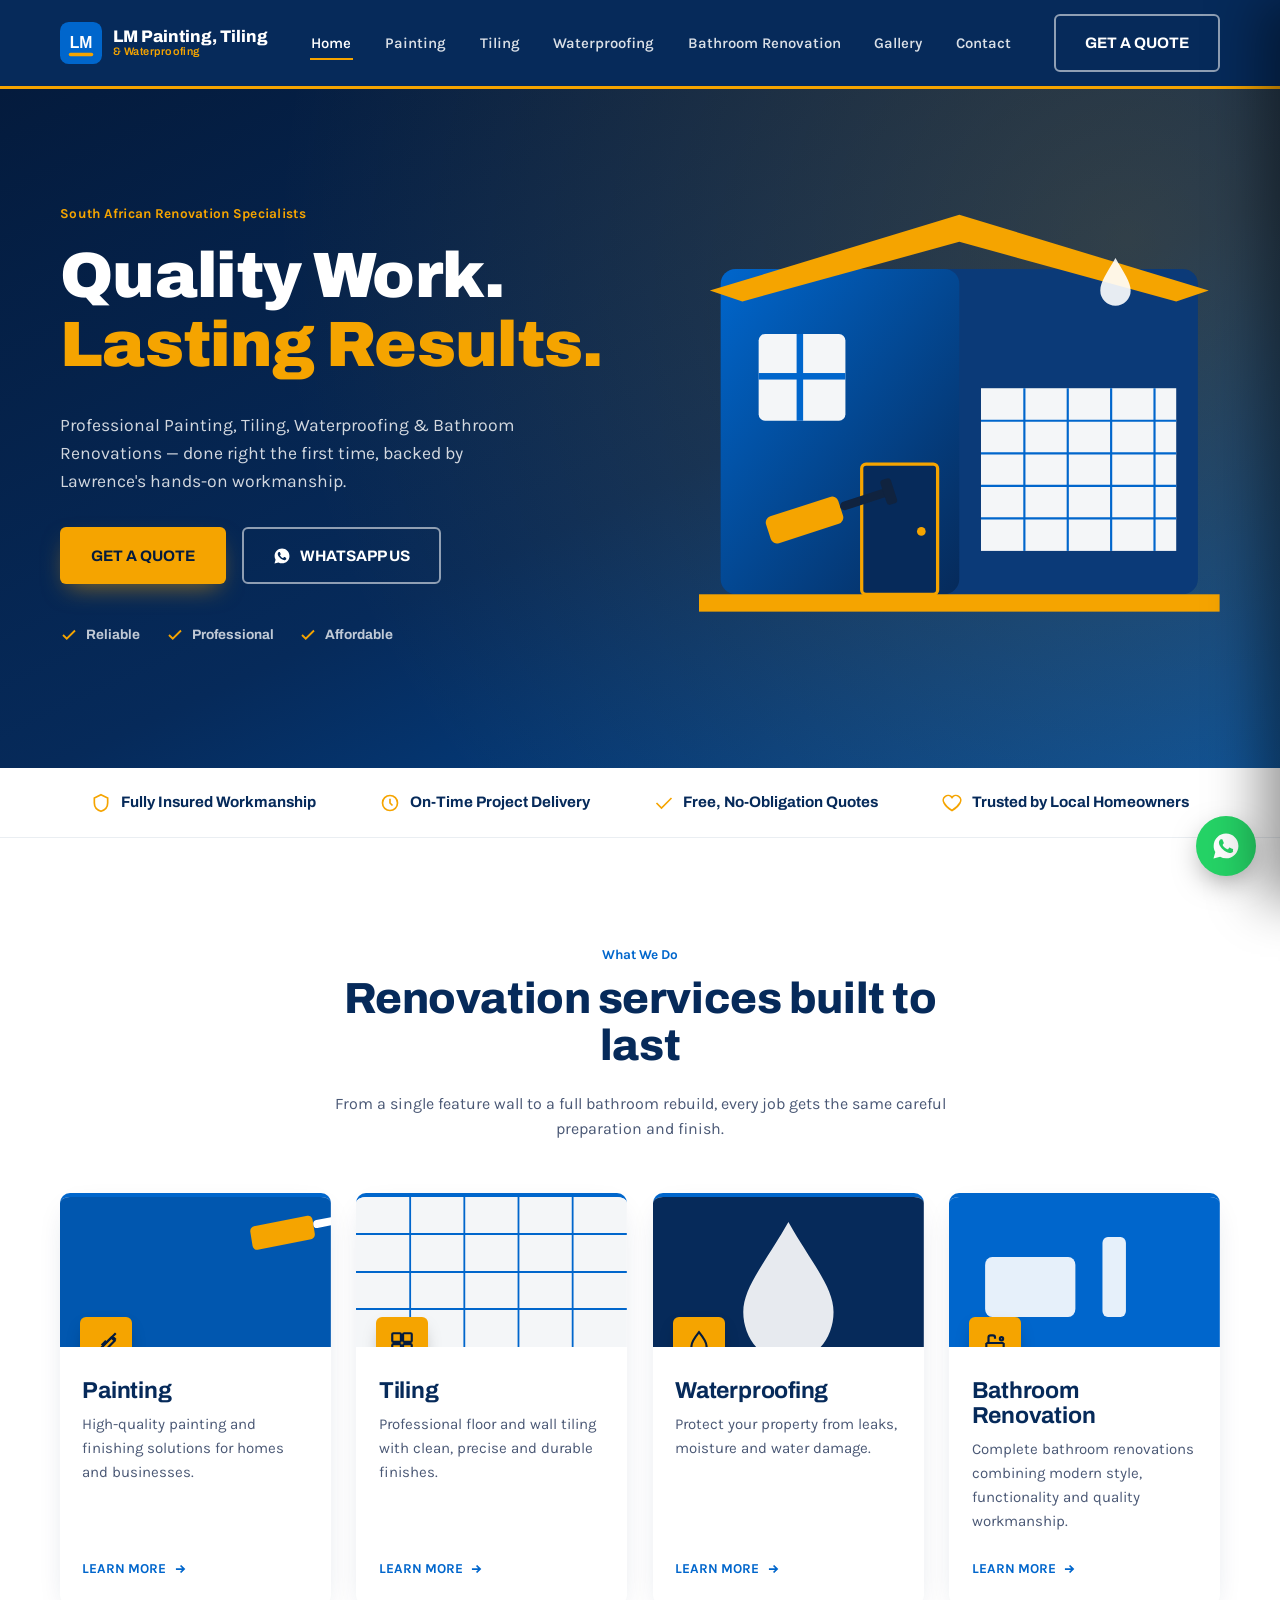
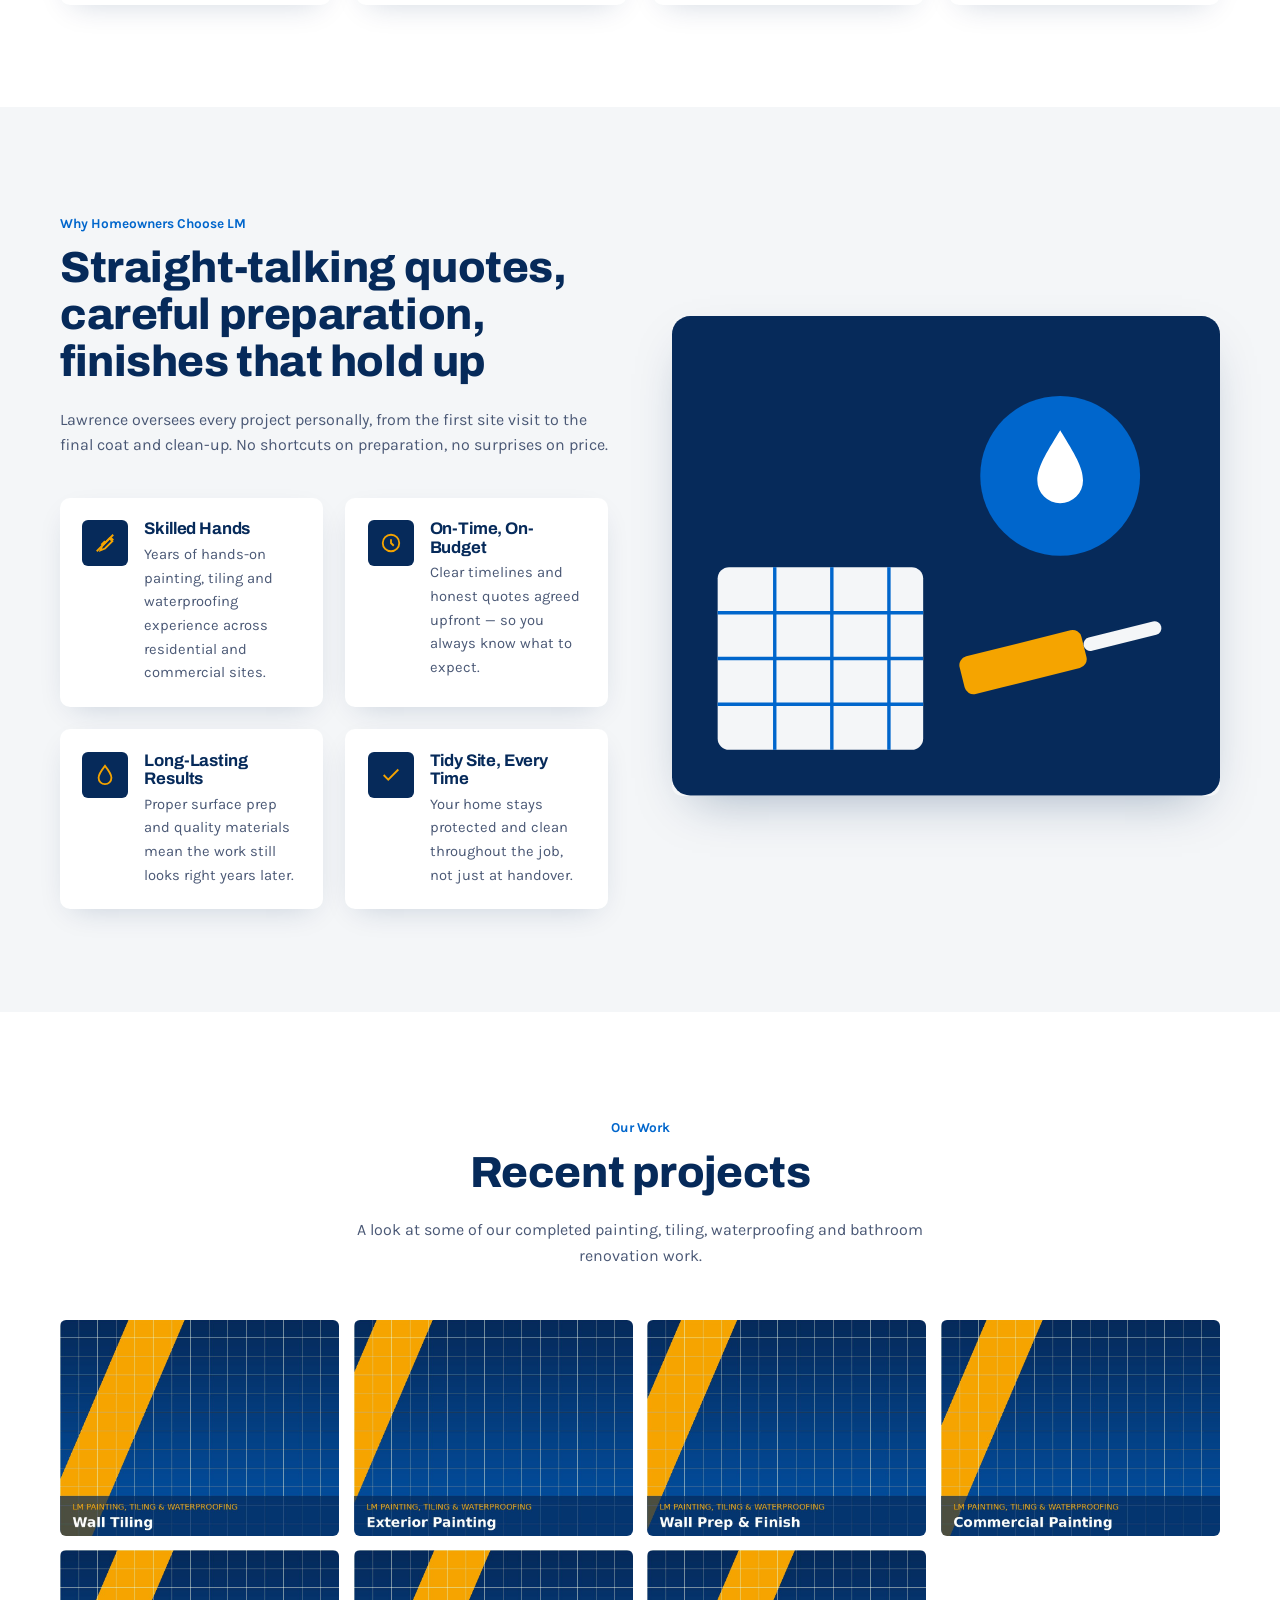
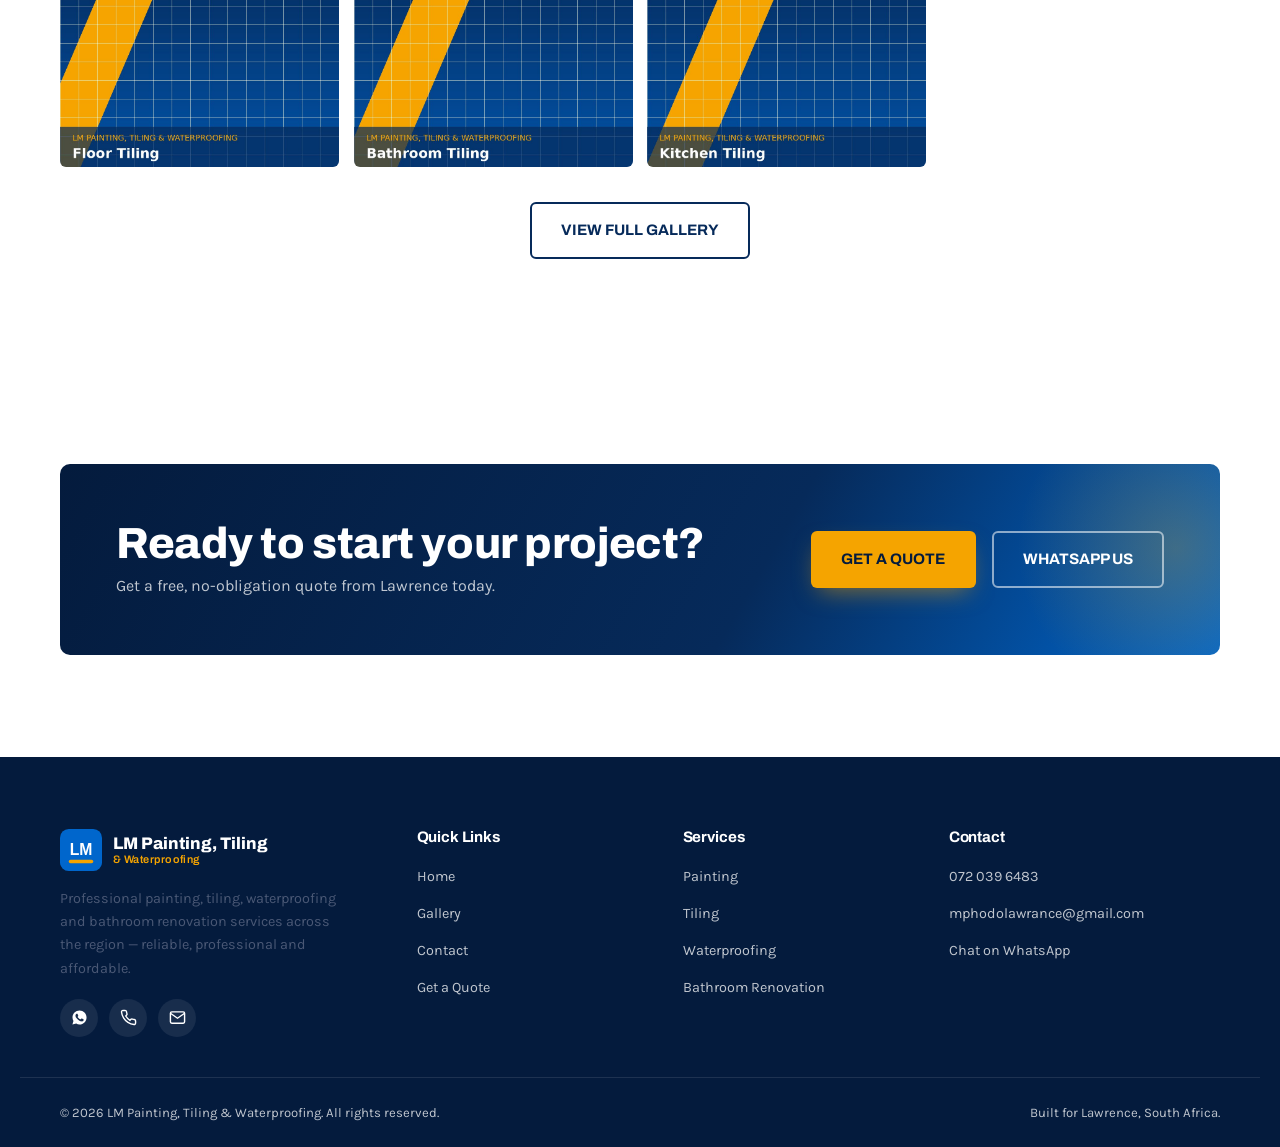
==== index.html @ 3b644029 "Add new Tiling and Waterproofing service pages with detailed descriptions and features" ====
<!DOCTYPE html>
<html lang="en">
<head>
<meta charset="UTF-8">
<meta name="viewport" content="width=device-width, initial-scale=1.0">
<title>LM Painting, Tiling & Waterproofing | Quality Work. Lasting Results.</title>
<meta name="description" content="LM Painting, Tiling & Waterproofing — professional painting, tiling, waterproofing and bathroom renovation services. Reliable, professional and affordable.">
<link rel="icon" href="data:image/svg+xml,<svg xmlns=%22http://www.w3.org/2000/svg%22 viewBox=%220 0 24 24%22><rect width=%2224%22 height=%2224%22 rx=%225%22 fill=%22%23062A5A%22/><text x=%2212%22 y=%2217%22 font-size=%2214%22 font-family=%22Arial%22 font-weight=%22bold%22 fill=%22%23F5A400%22 text-anchor=%22middle%22>LM</text></svg>">
<link rel="stylesheet" href="styles/style.css">
<link rel="stylesheet" href="styles/responsive.css">
</head>
<body>

<!-- ============ HEADER ============ -->
<header class="site-header">
  <nav class="nav">
    <a href="index.html" class="brand">
      <svg class="brand-mark" viewBox="0 0 48 48" xmlns="http://www.w3.org/2000/svg">
        <rect width="48" height="48" rx="10" fill="#0066CC"/>
        <text x="24" y="30" font-family="Arial, sans-serif" font-weight="800" font-size="18" fill="#fff" text-anchor="middle">LM</text>
        <rect x="10" y="35" width="28" height="4" rx="2" fill="#F5A400"/>
      </svg>
      <span class="brand-text">
        <strong>LM Painting, Tiling</strong>
        <span>&amp; Waterproofing</span>
      </span>
    </a>

    <ul class="nav-links">
      <li><a href="index.html" aria-current="page">Home</a></li>
      <li><a href="painting.html">Painting</a></li>
      <li><a href="tiling.html">Tiling</a></li>
      <li><a href="waterproofing.html">Waterproofing</a></li>
      <li><a href="bathroom-renovation.html">Bathroom Renovation</a></li>
      <li><a href="gallery.html">Gallery</a></li>
      <li><a href="contact.html">Contact</a></li>
    </ul>

    <div class="nav-cta">
      <a href="contact.html" class="btn btn-outline">GET A QUOTE</a>
      <button class="hamburger" aria-label="Open menu" aria-expanded="false">
        <span></span><span></span><span></span>
      </button>
    </div>
  </nav>
</header>

<div class="scrim"></div>
<aside class="mobile-drawer" aria-label="Mobile navigation">
  <button class="mobile-drawer-close" aria-label="Close menu">&times;</button>
  <ul>
    <li><a href="index.html">Home</a></li>
    <li><a href="painting.html">Painting</a></li>
    <li><a href="tiling.html">Tiling</a></li>
    <li><a href="waterproofing.html">Waterproofing</a></li>
    <li><a href="bathroom-renovation.html">Bathroom Renovation</a></li>
    <li><a href="gallery.html">Gallery</a></li>
    <li><a href="contact.html">Contact</a></li>
  </ul>
  <a href="contact.html" class="btn btn-gold btn-block">GET A QUOTE</a>
</aside>

<!-- ============ HERO ============ -->
<section class="hero">
  <div class="hero-shape-bg"></div>
  <div class="hero-grid">
    <div>
      <div class="hero-eyebrow">South African Renovation Specialists</div>
      <h1>Quality Work.<br><span class="accent">Lasting Results.</span></h1>
      <p class="hero-lead">Professional Painting, Tiling, Waterproofing &amp; Bathroom Renovations — done right the first time, backed by Lawrence's hands-on workmanship.</p>
      <div class="hero-actions">
        <a href="contact.html" class="btn btn-gold">GET A QUOTE</a>
        <a href="#" data-whatsapp class="btn btn-outline">
          <svg width="18" height="18" viewBox="0 0 24 24" fill="currentColor"><path d="M12.04 2C6.58 2 2.13 6.45 2.13 11.91c0 1.75.46 3.45 1.32 4.95L2 22l5.29-1.39a9.9 9.9 0 0 0 4.75 1.21h.01c5.46 0 9.9-4.45 9.9-9.91C21.96 6.45 17.5 2 12.04 2zm5.8 14.13c-.24.68-1.4 1.3-1.93 1.38-.5.08-1.12.11-1.8-.11-.42-.13-.96-.31-1.65-.6-2.9-1.25-4.79-4.17-4.94-4.37-.14-.19-1.18-1.57-1.18-3 0-1.42.75-2.12 1.02-2.41.26-.29.57-.36.76-.36.19 0 .38 0 .55.01.18.01.41-.07.64.49.24.58.81 2 .88 2.15.07.14.12.31.02.5-.09.19-.14.31-.28.48-.14.16-.29.36-.42.48-.14.14-.28.28-.12.55.16.28.71 1.18 1.53 1.91 1.05.94 1.93 1.23 2.21 1.37.28.14.44.12.6-.07.16-.19.68-.79.87-1.06.18-.28.37-.23.62-.14.26.09 1.63.77 1.91.91.28.14.47.21.53.33.07.12.07.68-.17 1.36z"/></svg>
          WHATSAPP US
        </a>
      </div>
      <div class="hero-trust">
        <span><svg viewBox="0 0 24 24" fill="none" stroke="currentColor" stroke-width="2.5"><path d="M20 6L9 17l-5-5"/></svg> Reliable</span>
        <span><svg viewBox="0 0 24 24" fill="none" stroke="currentColor" stroke-width="2.5"><path d="M20 6L9 17l-5-5"/></svg> Professional</span>
        <span><svg viewBox="0 0 24 24" fill="none" stroke="currentColor" stroke-width="2.5"><path d="M20 6L9 17l-5-5"/></svg> Affordable</span>
      </div>
    </div>

    <div class="hero-visual reveal">
      <svg viewBox="0 0 480 420" xmlns="http://www.w3.org/2000/svg" role="img" aria-label="Illustration of a home being painted, tiled and waterproofed">
        <defs>
          <linearGradient id="wall" x1="0" y1="0" x2="1" y2="1">
            <stop offset="0" stop-color="#0066CC"/>
            <stop offset="1" stop-color="#062A5A"/>
          </linearGradient>
        </defs>
        <rect x="20" y="70" width="440" height="300" rx="14" fill="#0B3A78"/>
        <rect x="20" y="70" width="220" height="300" rx="14" fill="url(#wall)"/>
        <!-- roof -->
        <path d="M10 90 L240 20 L470 90 L440 100 L240 45 L40 100 Z" fill="#F5A400"/>
        <!-- window -->
        <rect x="55" y="130" width="80" height="80" rx="6" fill="#F4F6F8"/>
        <rect x="90" y="130" width="6" height="80" fill="#0066CC"/>
        <rect x="55" y="166" width="80" height="6" fill="#0066CC"/>
        <!-- tiled section -->
        <g>
          <rect x="260" y="180" width="180" height="150" fill="#F4F6F8"/>
          <g stroke="#0066CC" stroke-width="2">
            <line x1="260" y1="210" x2="440" y2="210"/>
            <line x1="260" y1="240" x2="440" y2="240"/>
            <line x1="260" y1="270" x2="440" y2="270"/>
            <line x1="260" y1="300" x2="440" y2="300"/>
            <line x1="300" y1="180" x2="300" y2="330"/>
            <line x1="340" y1="180" x2="340" y2="330"/>
            <line x1="380" y1="180" x2="380" y2="330"/>
            <line x1="420" y1="180" x2="420" y2="330"/>
          </g>
        </g>
        <!-- door -->
        <rect x="150" y="250" width="70" height="120" rx="4" fill="#062A5A" stroke="#F5A400" stroke-width="3"/>
        <circle cx="205" cy="312" r="4" fill="#F5A400"/>
        <!-- paint roller -->
        <g transform="translate(60,300) rotate(-18)">
          <rect x="0" y="0" width="70" height="26" rx="6" fill="#F5A400"/>
          <rect x="70" y="8" width="46" height="8" rx="4" fill="#10233F"/>
          <rect x="112" y="0" width="10" height="24" rx="3" fill="#10233F"/>
        </g>
        <!-- water droplet -->
        <path transform="translate(370,60)" d="M14 0 C22 14 28 22 28 30 A14 14 0 1 1 0 30 C0 22 6 14 14 0Z" fill="#fff" opacity="0.9"/>
        <!-- ground -->
        <rect x="0" y="370" width="480" height="16" fill="#F5A400"/>
      </svg>
    </div>
  </div>
</section>

<!-- ============ TRUST BAR ============ -->
<div class="trust-bar">
  <div class="container trust-bar-inner">
    <div><svg viewBox="0 0 24 24" fill="none" stroke="currentColor" stroke-width="2"><path d="M12 2l8 4v6c0 5-3.5 8.5-8 10-4.5-1.5-8-5-8-10V6l8-4z"/></svg> Fully Insured Workmanship</div>
    <div><svg viewBox="0 0 24 24" fill="none" stroke="currentColor" stroke-width="2"><circle cx="12" cy="12" r="9"/><path d="M12 7v5l3 3"/></svg> On-Time Project Delivery</div>
    <div><svg viewBox="0 0 24 24" fill="none" stroke="currentColor" stroke-width="2"><path d="M3 12l6 6L21 6"/></svg> Free, No-Obligation Quotes</div>
    <div><svg viewBox="0 0 24 24" fill="none" stroke="currentColor" stroke-width="2"><path d="M12 21s-7-4.35-9.5-9A5.5 5.5 0 0112 5.5 5.5 5.5 0 0121.5 12c-2.5 4.65-9.5 9-9.5 9z"/></svg> Trusted by Local Homeowners</div>
  </div>
</div>

<!-- ============ SERVICES ============ -->
<section class="section">
  <div class="container">
    <div class="section-head center">
      <div class="kicker">What We Do</div>
      <h2>Renovation services built to last</h2>
      <p>From a single feature wall to a full bathroom rebuild, every job gets the same careful preparation and finish.</p>
    </div>

    <div class="services-grid" data-stagger>

      <article class="service-card">
        <div class="card-media">
          <svg viewBox="0 0 300 150" preserveAspectRatio="none"><rect width="300" height="150" fill="#0066CC"/><rect width="300" height="150" fill="#062A5A" opacity="0.25"/><g transform="translate(210,30) rotate(-10)"><rect width="70" height="24" rx="5" fill="#F5A400"/><rect x="70" y="6" width="40" height="8" rx="4" fill="#fff"/></g></svg>
          <span class="card-icon"><svg viewBox="0 0 24 24" fill="none" stroke="currentColor" stroke-width="2"><path d="M3 21l3-3m0 0l8-8m-8 8L3 21M14 10l4-4m0 0l3-3M18 6l3 3m-9 1l-4 4"/><path d="M9 15l-2 5 5-2 8-8-3-3-8 8z"/></svg></span>
        </div>
        <div class="card-body">
          <h3>Painting</h3>
          <p>High-quality painting and finishing solutions for homes and businesses.</p>
          <a href="painting.html" class="card-link">LEARN MORE <svg viewBox="0 0 24 24" fill="none" stroke="currentColor" stroke-width="3"><path d="M5 12h14M13 6l6 6-6 6"/></svg></a>
        </div>
      </article>

      <article class="service-card">
        <div class="card-media">
          <svg viewBox="0 0 300 150" preserveAspectRatio="none"><rect width="300" height="150" fill="#F4F6F8"/><g stroke="#0066CC" stroke-width="2"><line x1="0" y1="37" x2="300" y2="37"/><line x1="0" y1="75" x2="300" y2="75"/><line x1="0" y1="112" x2="300" y2="112"/><line x1="60" y1="0" x2="60" y2="150"/><line x1="120" y1="0" x2="120" y2="150"/><line x1="180" y1="0" x2="180" y2="150"/><line x1="240" y1="0" x2="240" y2="150"/></g></svg>
          <span class="card-icon"><svg viewBox="0 0 24 24" fill="none" stroke="currentColor" stroke-width="2"><rect x="3" y="3" width="8" height="8" rx="1"/><rect x="13" y="3" width="8" height="8" rx="1"/><rect x="3" y="13" width="8" height="8" rx="1"/><rect x="13" y="13" width="8" height="8" rx="1"/></svg></span>
        </div>
        <div class="card-body">
          <h3>Tiling</h3>
          <p>Professional floor and wall tiling with clean, precise and durable finishes.</p>
          <a href="tiling.html" class="card-link">LEARN MORE <svg viewBox="0 0 24 24" fill="none" stroke="currentColor" stroke-width="3"><path d="M5 12h14M13 6l6 6-6 6"/></svg></a>
        </div>
      </article>

      <article class="service-card">
        <div class="card-media">
          <svg viewBox="0 0 300 150" preserveAspectRatio="none"><rect width="300" height="150" fill="#062A5A"/><path d="M150 25 C175 65 200 90 200 115 A50 50 0 1 1 100 115 C100 90 125 65 150 25Z" fill="#fff" opacity="0.9"/></svg>
          <span class="card-icon"><svg viewBox="0 0 24 24" fill="none" stroke="currentColor" stroke-width="2"><path d="M12 2c4 5 7 9 7 13a7 7 0 1 1-14 0c0-4 3-8 7-13z"/></svg></span>
        </div>
        <div class="card-body">
          <h3>Waterproofing</h3>
          <p>Protect your property from leaks, moisture and water damage.</p>
          <a href="waterproofing.html" class="card-link">LEARN MORE <svg viewBox="0 0 24 24" fill="none" stroke="currentColor" stroke-width="3"><path d="M5 12h14M13 6l6 6-6 6"/></svg></a>
        </div>
      </article>

      <article class="service-card">
        <div class="card-media">
          <svg viewBox="0 0 300 150" preserveAspectRatio="none"><rect width="300" height="150" fill="#0066CC"/><rect x="40" y="60" width="100" height="60" rx="8" fill="#fff" opacity="0.9"/><rect x="170" y="40" width="26" height="80" rx="6" fill="#fff" opacity="0.9"/></svg>
          <span class="card-icon"><svg viewBox="0 0 24 24" fill="none" stroke="currentColor" stroke-width="2"><path d="M4 12h16M6 12V7a2 2 0 012-2h2a2 2 0 012 2v1"/><path d="M4 12v6a1 1 0 001 1h14a1 1 0 001-1v-6"/><circle cx="18" cy="8" r="1.5"/></svg></span>
        </div>
        <div class="card-body">
          <h3>Bathroom Renovation</h3>
          <p>Complete bathroom renovations combining modern style, functionality and quality workmanship.</p>
          <a href="bathroom-renovation.html" class="card-link">LEARN MORE <svg viewBox="0 0 24 24" fill="none" stroke="currentColor" stroke-width="3"><path d="M5 12h14M13 6l6 6-6 6"/></svg></a>
        </div>
      </article>

    </div>
  </div>
</section>

<!-- ============ WHY CHOOSE US ============ -->
<section class="section section-grey">
  <div class="container split">
    <div class="reveal">
      <div class="kicker">Why Homeowners Choose LM</div>
      <h2>Straight-talking quotes, careful preparation, finishes that hold up</h2>
      <p>Lawrence oversees every project personally, from the first site visit to the final coat and clean-up. No shortcuts on preparation, no surprises on price.</p>
      <div class="feature-grid mt-lg">
        <div class="feature-item">
          <div class="icon-wrap"><svg viewBox="0 0 24 24" fill="none" stroke="currentColor" stroke-width="2"><path d="M3 21l3-3m0 0l8-8m-8 8L3 21M14 10l4-4m0 0l3-3M18 6l3 3m-9 1l-4 4"/><path d="M9 15l-2 5 5-2 8-8-3-3-8 8z"/></svg></div>
          <div>
            <h3>Skilled Hands</h3>
            <p>Years of hands-on painting, tiling and waterproofing experience across residential and commercial sites.</p>
          </div>
        </div>
        <div class="feature-item">
          <div class="icon-wrap"><svg viewBox="0 0 24 24" fill="none" stroke="currentColor" stroke-width="2"><path d="M12 8v4l3 3"/><circle cx="12" cy="12" r="9"/></svg></div>
          <div>
            <h3>On-Time, On-Budget</h3>
            <p>Clear timelines and honest quotes agreed upfront — so you always know what to expect.</p>
          </div>
        </div>
        <div class="feature-item">
          <div class="icon-wrap"><svg viewBox="0 0 24 24" fill="none" stroke="currentColor" stroke-width="2"><path d="M12 2c4 5 7 9 7 13a7 7 0 1 1-14 0c0-4 3-8 7-13z"/></svg></div>
          <div>
            <h3>Long-Lasting Results</h3>
            <p>Proper surface prep and quality materials mean the work still looks right years later.</p>
          </div>
        </div>
        <div class="feature-item">
          <div class="icon-wrap"><svg viewBox="0 0 24 24" fill="none" stroke="currentColor" stroke-width="2"><path d="M20 6L9 17l-5-5"/></svg></div>
          <div>
            <h3>Tidy Site, Every Time</h3>
            <p>Your home stays protected and clean throughout the job, not just at handover.</p>
          </div>
        </div>
      </div>
    </div>
    <div class="split-media reveal">
      <svg viewBox="0 0 480 420" xmlns="http://www.w3.org/2000/svg" role="img" aria-label="Illustration of tiling and waterproofing tools">
        <rect width="480" height="420" rx="16" fill="#062A5A"/>
        <rect x="40" y="220" width="180" height="160" rx="10" fill="#F4F6F8"/>
        <g stroke="#0066CC" stroke-width="3">
          <line x1="40" y1="260" x2="220" y2="260"/>
          <line x1="40" y1="300" x2="220" y2="300"/>
          <line x1="40" y1="340" x2="220" y2="340"/>
          <line x1="90" y1="220" x2="90" y2="380"/>
          <line x1="140" y1="220" x2="140" y2="380"/>
          <line x1="190" y1="220" x2="190" y2="380"/>
        </g>
        <circle cx="340" cy="140" r="70" fill="#0066CC"/>
        <path transform="translate(320,100)" d="M20 0 C32 20 40 32 40 44 A20 20 0 1 1 0 44 C0 32 8 20 20 0Z" fill="#fff"/>
        <g transform="translate(250,300) rotate(-14)">
          <rect width="110" height="34" rx="8" fill="#F5A400"/>
          <rect x="110" y="10" width="70" height="12" rx="6" fill="#F4F6F8"/>
        </g>
      </svg>
    </div>
  </div>
</section>

<!-- ============ GALLERY PREVIEW ============ -->
<section class="section">
  <div class="container">
    <div class="section-head center">
      <div class="kicker">Our Work</div>
      <h2>Recent projects</h2>
      <p>A look at some of our completed painting, tiling, waterproofing and bathroom renovation work.</p>
    </div>
    <div class="gallery-grid" id="galleryGrid" data-limit="8"></div>
    <div class="gallery-more-wrap">
      <a href="gallery.html" class="btn btn-outline-navy">VIEW FULL GALLERY</a>
    </div>
  </div>
</section>

<!-- Lightbox (shared markup, populated by gallery.js) -->
<div class="lightbox" id="lightbox" aria-hidden="true" role="dialog" aria-label="Project image viewer">
  <div class="lightbox-stage">
    <img src="" alt="" class="lightbox-img">
    <button class="lightbox-close" aria-label="Close image viewer">&times;</button>
    <button class="lightbox-prev" aria-label="Previous image">
      <svg width="20" height="20" viewBox="0 0 24 24" fill="none" stroke="currentColor" stroke-width="2.5"><path d="M15 18l-6-6 6-6"/></svg>
    </button>
    <button class="lightbox-next" aria-label="Next image">
      <svg width="20" height="20" viewBox="0 0 24 24" fill="none" stroke="currentColor" stroke-width="2.5"><path d="M9 18l6-6-6-6"/></svg>
    </button>
    <div class="lightbox-counter">1 / 25</div>
  </div>
</div>

<!-- ============ CTA BAND ============ -->
<section class="section">
  <div class="container">
    <div class="cta-band reveal">
      <div>
        <h2>Ready to start your project?</h2>
        <p>Get a free, no-obligation quote from Lawrence today.</p>
      </div>
      <div class="cta-band-actions">
        <a href="contact.html" class="btn btn-gold">GET A QUOTE</a>
        <a href="#" data-whatsapp class="btn btn-outline">WHATSAPP US</a>
      </div>
    </div>
  </div>
</section>

<!-- ============ FOOTER ============ -->
<footer class="site-footer">
  <div class="container footer-grid">
    <div class="footer-brand">
      <a href="index.html" class="brand">
        <svg class="brand-mark" viewBox="0 0 48 48"><rect width="48" height="48" rx="10" fill="#0066CC"/><text x="24" y="30" font-family="Arial, sans-serif" font-weight="800" font-size="18" fill="#fff" text-anchor="middle">LM</text><rect x="10" y="35" width="28" height="4" rx="2" fill="#F5A400"/></svg>
        <span class="brand-text"><strong>LM Painting, Tiling</strong><span>&amp; Waterproofing</span></span>
      </a>
      <p class="footer-desc">Professional painting, tiling, waterproofing and bathroom renovation services across the region — reliable, professional and affordable.</p>
      <div class="footer-social">
        <a href="#" data-whatsapp aria-label="Chat on WhatsApp"><svg viewBox="0 0 24 24" fill="currentColor"><path d="M12.04 2C6.58 2 2.13 6.45 2.13 11.91c0 1.75.46 3.45 1.32 4.95L2 22l5.29-1.39a9.9 9.9 0 0 0 4.75 1.21h.01c5.46 0 9.9-4.45 9.9-9.91C21.96 6.45 17.5 2 12.04 2zm5.8 14.13c-.24.68-1.4 1.3-1.93 1.38-.5.08-1.12.11-1.8-.11-.42-.13-.96-.31-1.65-.6-2.9-1.25-4.79-4.17-4.94-4.37-.14-.19-1.18-1.57-1.18-3 0-1.42.75-2.12 1.02-2.41.26-.29.57-.36.76-.36.19 0 .38 0 .55.01.18.01.41-.07.64.49.24.58.81 2 .88 2.15.07.14.12.31.02.5-.09.19-.14.31-.28.48-.14.16-.29.36-.42.48-.14.14-.28.28-.12.55.16.28.71 1.18 1.53 1.91 1.05.94 1.93 1.23 2.21 1.37.28.14.44.12.6-.07.16-.19.68-.79.87-1.06.18-.28.37-.23.62-.14.26.09 1.63.77 1.91.91.28.14.47.21.53.33.07.12.07.68-.17 1.36z"/></svg></a>
        <a href="tel:+27720396483" aria-label="Call Lawrence"><svg viewBox="0 0 24 24" fill="none" stroke="currentColor" stroke-width="2"><path d="M22 16.92v3a2 2 0 01-2.18 2 19.79 19.79 0 01-8.63-3.07 19.5 19.5 0 01-6-6 19.79 19.79 0 01-3.07-8.67A2 2 0 014.11 2h3a2 2 0 012 1.72c.127.96.361 1.903.7 2.81a2 2 0 01-.45 2.11L8.09 9.91a16 16 0 006 6l1.27-1.27a2 2 0 012.11-.45c.907.339 1.85.573 2.81.7A2 2 0 0122 16.92z"/></svg></a>
        <a href="mailto:mphodolawrance@gmail.com" aria-label="Email Lawrence"><svg viewBox="0 0 24 24" fill="none" stroke="currentColor" stroke-width="2"><path d="M4 4h16v16H4z" opacity="0"/><path d="M22 6l-10 7L2 6"/><rect x="2" y="4" width="20" height="16" rx="2"/></svg></a>
      </div>
    </div>

    <div class="footer-col">
      <h4>Quick Links</h4>
      <ul>
        <li><a href="index.html">Home</a></li>
        <li><a href="gallery.html">Gallery</a></li>
        <li><a href="contact.html">Contact</a></li>
        <li><a href="contact.html">Get a Quote</a></li>
      </ul>
    </div>

    <div class="footer-col">
      <h4>Services</h4>
      <ul>
        <li><a href="painting.html">Painting</a></li>
        <li><a href="tiling.html">Tiling</a></li>
        <li><a href="waterproofing.html">Waterproofing</a></li>
        <li><a href="bathroom-renovation.html">Bathroom Renovation</a></li>
      </ul>
    </div>

    <div class="footer-col">
      <h4>Contact</h4>
      <ul>
        <li><a href="tel:+27720396483">072 039 6483</a></li>
        <li><a href="mailto:mphodolawrance@gmail.com">mphodolawrance@gmail.com</a></li>
        <li><a href="#" data-whatsapp>Chat on WhatsApp</a></li>
      </ul>
    </div>
  </div>
  <div class="container footer-bottom">
    <span>&copy; <span id="year"></span> LM Painting, Tiling &amp; Waterproofing. All rights reserved.</span>
    <span>Built for Lawrence, South Africa.</span>
  </div>
</footer>

<a href="#" data-whatsapp class="whatsapp-float" aria-label="Chat on WhatsApp">
  <svg viewBox="0 0 24 24" fill="currentColor"><path d="M12.04 2C6.58 2 2.13 6.45 2.13 11.91c0 1.75.46 3.45 1.32 4.95L2 22l5.29-1.39a9.9 9.9 0 0 0 4.75 1.21h.01c5.46 0 9.9-4.45 9.9-9.91C21.96 6.45 17.5 2 12.04 2zm5.8 14.13c-.24.68-1.4 1.3-1.93 1.38-.5.08-1.12.11-1.8-.11-.42-.13-.96-.31-1.65-.6-2.9-1.25-4.79-4.17-4.94-4.37-.14-.19-1.18-1.57-1.18-3 0-1.42.75-2.12 1.02-2.41.26-.29.57-.36.76-.36.19 0 .38 0 .55.01.18.01.41-.07.64.49.24.58.81 2 .88 2.15.07.14.12.31.02.5-.09.19-.14.31-.28.48-.14.16-.29.36-.42.48-.14.14-.28.28-.12.55.16.28.71 1.18 1.53 1.91 1.05.94 1.93 1.23 2.21 1.37.28.14.44.12.6-.07.16-.19.68-.79.87-1.06.18-.28.37-.23.62-.14.26.09 1.63.77 1.91.91.28.14.47.21.53.33.07.12.07.68-.17 1.36z"/></svg>
</a>

<script src="scripts/main.js"></script>
<script src="scripts/gallery.js"></script>
</body>
</html>
---- styles/style.css ----
/* ============================================================
   LM PAINTING, TILING & WATERPROOFING
   Core stylesheet — design tokens, typography, components
   ============================================================ */

@import url('https://fonts.googleapis.com/css2?family=Archivo:wght@500;700;800;900&family=Karla:wght@400;500;600;700&display=swap');

:root {
  /* Brand palette — locked to the flyer */
  --navy: #062A5A;
  --navy-deep: #041b3d;
  --blue: #0066CC;
  --blue-bright: #1a7fe0;
  --white: #FFFFFF;
  --gold: #F5A400;
  --gold-dim: #d98f00;
  --grey: #F4F6F8;
  --text: #10233F;
  --text-soft: #4a5875;

  /* Type */
  --font-display: 'Archivo', sans-serif;
  --font-body: 'Karla', sans-serif;

  /* Rhythm */
  --gap: clamp(1rem, 2vw, 1.75rem);
  --section-pad: clamp(4rem, 8vw, 7rem);
  --radius-s: 6px;
  --radius-m: 10px;
  --shadow: 0 20px 50px -20px rgba(6, 42, 90, 0.35);
  --shadow-soft: 0 10px 30px -12px rgba(6, 42, 90, 0.2);

  --maxw: 1240px;
}

* { box-sizing: border-box; }
html { scroll-behavior: smooth; }

@media (prefers-reduced-motion: reduce) {
  html { scroll-behavior: auto; }
  *, *::before, *::after { animation-duration: 0.001ms !important; animation-iteration-count: 1 !important; transition-duration: 0.001ms !important; }
}

body {
  margin: 0;
  font-family: var(--font-body);
  color: var(--text);
  background: var(--white);
  line-height: 1.6;
  -webkit-font-smoothing: antialiased;
  overflow-x: hidden;
}

h1, h2, h3, h4 {
  font-family: var(--font-display);
  color: var(--navy);
  margin: 0 0 0.5em;
  line-height: 1.08;
  letter-spacing: -0.01em;
}

h1 { font-weight: 900; font-size: clamp(2.4rem, 5vw, 4.2rem); }
h2 { font-weight: 800; font-size: clamp(1.9rem, 3.4vw, 2.75rem); }
h3 { font-weight: 700; font-size: clamp(1.2rem, 1.8vw, 1.5rem); }

p { margin: 0 0 1em; color: var(--text-soft); }

a { color: inherit; text-decoration: none; }

img { max-width: 100%; display: block; }

.container {
  max-width: var(--maxw);
  margin: 0 auto;
  padding: 0 clamp(1.25rem, 4vw, 2.5rem);
}

:focus-visible {
  outline: 3px solid var(--gold);
  outline-offset: 3px;
}

/* ---------- Buttons ---------- */
.btn {
  display: inline-flex;
  align-items: center;
  gap: 0.6em;
  font-family: var(--font-display);
  font-weight: 700;
  font-size: 0.95rem;
  padding: 0.95em 1.9em;
  border-radius: var(--radius-s);
  border: 2px solid transparent;
  cursor: pointer;
  transition: transform 0.2s ease, box-shadow 0.2s ease, background 0.2s ease, color 0.2s ease, border-color .2s ease;
  white-space: nowrap;
}
.btn:active { transform: translateY(1px); }

.btn-gold {
  background: var(--gold);
  color: var(--navy-deep);
  box-shadow: 0 10px 24px -8px rgba(245, 164, 0, 0.55);
}
.btn-gold:hover { background: #ffb420; box-shadow: 0 14px 30px -8px rgba(245, 164, 0, 0.65); transform: translateY(-2px); }

.btn-outline {
  background: transparent;
  color: var(--white);
  border-color: rgba(255,255,255,0.55);
}
.btn-outline:hover { background: rgba(255,255,255,0.12); border-color: var(--white); transform: translateY(-2px); }

.btn-outline-navy {
  background: transparent;
  color: var(--navy);
  border-color: var(--navy);
}
.btn-outline-navy:hover { background: var(--navy); color: var(--white); transform: translateY(-2px); }

.btn-block { width: 100%; justify-content: center; }

/* ---------- Header / Nav ---------- */
.site-header {
  position: sticky;
  top: 0;
  z-index: 200;
  background: var(--navy);
  border-bottom: 3px solid var(--gold);
}

.nav {
  display: flex;
  align-items: center;
  justify-content: space-between;
  padding: 0.9rem clamp(1.25rem, 4vw, 2.5rem);
  max-width: var(--maxw);
  margin: 0 auto;
}

.brand {
  display: flex;
  align-items: center;
  gap: 0.7rem;
  color: var(--white);
}

.brand-mark {
  width: 42px;
  height: 42px;
  flex-shrink: 0;
}

.brand-text {
  font-family: var(--font-display);
  line-height: 1.1;
}
.brand-text strong {
  display: block;
  font-size: 1.05rem;
  font-weight: 800;
  color: var(--white);
}
.brand-text span {
  display: block;
  font-size: 0.68rem;
  letter-spacing: 0.04em;
  color: var(--gold);
  font-weight: 600;
}

.nav-links {
  display: flex;
  align-items: center;
  gap: 1.9rem;
  list-style: none;
  margin: 0;
  padding: 0;
}

.nav-links a {
  color: rgba(255,255,255,0.85);
  font-weight: 600;
  font-size: 0.93rem;
  position: relative;
  padding: 0.4rem 0.1rem;
  transition: color 0.2s ease;
}
.nav-links a::after {
  content: '';
  position: absolute;
  left: 0; bottom: -2px;
  width: 0; height: 2px;
  background: var(--gold);
  transition: width 0.25s ease;
}
.nav-links a:hover,
.nav-links a[aria-current="page"] { color: var(--white); }
.nav-links a:hover::after,
.nav-links a[aria-current="page"]::after { width: 100%; }

.nav-cta { display: flex; align-items: center; gap: 0.8rem; }

.hamburger {
  display: none;
  flex-direction: column;
  gap: 5px;
  background: none;
  border: none;
  cursor: pointer;
  padding: 8px;
}
.hamburger span {
  width: 26px;
  height: 3px;
  background: var(--white);
  border-radius: 2px;
  transition: transform 0.3s ease, opacity 0.3s ease;
}
.hamburger.active span:nth-child(1) { transform: translateY(8px) rotate(45deg); }
.hamburger.active span:nth-child(2) { opacity: 0; }
.hamburger.active span:nth-child(3) { transform: translateY(-8px) rotate(-45deg); }

.mobile-drawer {
  position: fixed;
  top: 0; right: 0;
  height: 100%;
  width: min(80vw, 330px);
  background: var(--navy-deep);
  z-index: 300;
  transform: translateX(100%);
  transition: transform 0.35s cubic-bezier(.4,0,.2,1);
  padding: 1.5rem;
  overflow-y: auto;
  box-shadow: -20px 0 50px rgba(0,0,0,0.4);
}
.mobile-drawer.open { transform: translateX(0); }
.mobile-drawer-close {
  background: none; border: none; color: var(--white);
  font-size: 1.8rem; cursor: pointer; margin-left: auto; display: block;
}
.mobile-drawer ul { list-style: none; padding: 0; margin: 2rem 0; }
.mobile-drawer li { border-bottom: 1px solid rgba(255,255,255,0.08); }
.mobile-drawer a {
  display: block;
  padding: 0.95rem 0.2rem;
  color: var(--white);
  font-family: var(--font-display);
  font-weight: 700;
  font-size: 1.05rem;
}
.scrim {
  position: fixed; inset: 0; background: rgba(4,15,35,0.6);
  z-index: 250; opacity: 0; pointer-events: none; transition: opacity 0.3s ease;
}
.scrim.open { opacity: 1; pointer-events: auto; }

/* ---------- Hero ---------- */
.hero {
  position: relative;
  background: linear-gradient(155deg, var(--navy-deep) 0%, var(--navy) 55%, var(--blue) 130%);
  color: var(--white);
  overflow: hidden;
  padding: clamp(3.5rem, 9vw, 6.5rem) 0 clamp(4rem, 10vw, 7rem);
}

.hero-grid {
  display: grid;
  grid-template-columns: 1.05fr 0.95fr;
  gap: clamp(2rem, 5vw, 4rem);
  align-items: center;
  max-width: var(--maxw);
  margin: 0 auto;
  padding: 0 clamp(1.25rem, 4vw, 2.5rem);
  position: relative;
  z-index: 2;
}

.hero-eyebrow {
  color: var(--gold);
  font-weight: 700;
  font-size: 0.85rem;
  letter-spacing: 0.02em;
  margin-bottom: 1rem;
}

.hero h1 { color: var(--white); }
.hero h1 .accent { color: var(--gold); }

.hero-lead {
  font-size: 1.1rem;
  color: rgba(255,255,255,0.82);
  max-width: 46ch;
  margin-bottom: 2rem;
}

.hero-actions {
  display: flex;
  gap: 1rem;
  flex-wrap: wrap;
  margin-bottom: 2.5rem;
}

.hero-trust {
  display: flex;
  gap: 1.6rem;
  flex-wrap: wrap;
  font-family: var(--font-display);
  font-weight: 700;
  font-size: 0.85rem;
  color: rgba(255,255,255,0.75);
}
.hero-trust span { display: flex; align-items: center; gap: 0.5rem; }
.hero-trust svg { width: 18px; height: 18px; color: var(--gold); }

.hero-visual { position: relative; }

.hero-shape-bg {
  position: absolute;
  inset: -20% -30% -20% -10%;
  background: radial-gradient(circle at 70% 30%, rgba(245,164,0,0.18), transparent 60%);
  z-index: 0;
}

/* ---------- Section scaffolding ---------- */
.section { padding: var(--section-pad) 0; }
.section-grey { background: var(--grey); }
.section-navy { background: var(--navy); color: var(--white); }
.section-navy h2, .section-navy h3 { color: var(--white); }
.section-navy p { color: rgba(255,255,255,0.75); }

.section-head {
  max-width: 640px;
  margin-bottom: clamp(2rem, 4vw, 3.2rem);
}
.section-head.center { margin-left: auto; margin-right: auto; text-align: center; }

.kicker {
  display: inline-block;
  color: var(--blue);
  font-weight: 700;
  font-size: 0.85rem;
  margin-bottom: 0.6rem;
}
.section-navy .kicker, .hero .kicker { color: var(--gold); }

/* reveal-on-scroll */
.reveal {
  opacity: 0;
  transform: translateY(26px);
  transition: opacity 0.7s ease, transform 0.7s ease;
}
.reveal.in-view { opacity: 1; transform: translateY(0); }

/* ---------- Service cards ---------- */
.services-grid {
  display: grid;
  grid-template-columns: repeat(4, 1fr);
  gap: var(--gap);
}

.service-card {
  background: var(--white);
  border-radius: var(--radius-m);
  overflow: hidden;
  box-shadow: var(--shadow-soft);
  border-top: 4px solid var(--blue);
  transition: transform 0.3s ease, box-shadow 0.3s ease;
  display: flex;
  flex-direction: column;
}
.service-card:hover {
  transform: translateY(-8px);
  box-shadow: var(--shadow);
}
.service-card .card-media {
  height: 150px;
  position: relative;
  overflow: hidden;
}
.service-card .card-media svg { width: 100%; height: 100%; }
.service-card .card-icon {
  position: absolute;
  bottom: -22px; left: 20px;
  width: 52px; height: 52px;
  background: var(--gold);
  border-radius: var(--radius-s);
  display: flex; align-items: center; justify-content: center;
  box-shadow: 0 8px 18px -6px rgba(0,0,0,0.35);
}
.service-card .card-icon svg { width: 26px; height: 26px; color: var(--navy-deep); }
.service-card .card-body { padding: 2rem 1.4rem 1.6rem; flex: 1; display: flex; flex-direction: column; }
.service-card h3 { margin-bottom: 0.5rem; }
.service-card p { flex: 1; font-size: 0.94rem; }
.service-card .card-link {
  color: var(--blue);
  font-weight: 700;
  font-size: 0.85rem;
  display: inline-flex;
  align-items: center;
  gap: 0.4rem;
  margin-top: 0.6rem;
}
.service-card .card-link svg { width: 14px; height: 14px; transition: transform 0.2s ease; }
.service-card .card-link:hover svg { transform: translateX(4px); }

/* ---------- Feature list (used across service pages) ---------- */
.feature-grid {
  display: grid;
  grid-template-columns: repeat(2, 1fr);
  gap: 1.4rem;
}
.feature-item {
  display: flex;
  gap: 1rem;
  background: var(--white);
  padding: 1.4rem;
  border-radius: var(--radius-m);
  box-shadow: var(--shadow-soft);
}
.feature-item .icon-wrap {
  width: 46px; height: 46px; flex-shrink: 0;
  background: var(--navy);
  border-radius: var(--radius-s);
  display: flex; align-items: center; justify-content: center;
}
.feature-item .icon-wrap svg { width: 22px; height: 22px; color: var(--gold); }
.feature-item h3 { font-size: 1.05rem; margin-bottom: 0.3rem; }
.feature-item p { font-size: 0.92rem; margin: 0; }

/* ---------- Split content (image/illustration + text) ---------- */
.split {
  display: grid;
  grid-template-columns: 1fr 1fr;
  gap: clamp(2rem, 5vw, 4rem);
  align-items: center;
}
.split.reverse .split-media { order: 2; }
.split-media svg, .split-media img { border-radius: var(--radius-m); box-shadow: var(--shadow); }

/* ---------- Process / steps ---------- */
.process-strip {
  display: grid;
  grid-template-columns: repeat(4, 1fr);
  gap: var(--gap);
}
.process-step {
  position: relative;
  padding: 1.6rem 1.4rem;
  background: var(--white);
  border-radius: var(--radius-m);
  border-left: 4px solid var(--gold);
  box-shadow: var(--shadow-soft);
}
.process-step h3 { font-size: 1rem; }
.process-step p { font-size: 0.88rem; margin: 0; }

/* ---------- Gallery ---------- */
.gallery-grid {
  display: grid;
  grid-template-columns: repeat(4, 1fr);
  gap: 0.9rem;
}
.gallery-item {
  position: relative;
  border-radius: var(--radius-s);
  overflow: hidden;
  cursor: pointer;
  aspect-ratio: 4/3.1;
  background: var(--navy);
}
.gallery-item img {
  width: 100%; height: 100%; object-fit: cover;
  transition: transform 0.45s ease;
}
.gallery-item:hover img { transform: scale(1.08); }
.gallery-item .gallery-overlay {
  position: absolute; inset: 0;
  background: linear-gradient(0deg, rgba(6,42,90,0.75) 0%, transparent 55%);
  opacity: 0;
  transition: opacity 0.3s ease;
  display: flex; align-items: flex-end; padding: 0.8rem;
}
.gallery-item:hover .gallery-overlay { opacity: 1; }
.gallery-overlay span { color: var(--white); font-family: var(--font-display); font-weight: 700; font-size: 0.82rem; }

.gallery-more-wrap { text-align: center; margin-top: 2.2rem; }

/* ---------- Lightbox modal ---------- */
.lightbox {
  position: fixed; inset: 0;
  background: rgba(4, 12, 28, 0.94);
  z-index: 500;
  display: flex;
  align-items: center;
  justify-content: center;
  opacity: 0;
  pointer-events: none;
  transition: opacity 0.3s ease;
}
.lightbox.open { opacity: 1; pointer-events: auto; }
.lightbox-stage {
  position: relative;
  max-width: min(90vw, 1000px);
  max-height: 86vh;
  width: 100%;
  display: flex;
  align-items: center;
  justify-content: center;
}
.lightbox-img {
  max-width: 100%;
  max-height: 86vh;
  border-radius: var(--radius-m);
  box-shadow: 0 30px 80px rgba(0,0,0,0.6);
  opacity: 0;
  transform: scale(0.96);
  transition: opacity 0.25s ease, transform 0.25s ease;
}
.lightbox-img.show { opacity: 1; transform: scale(1); }
.lightbox-close, .lightbox-prev, .lightbox-next {
  position: absolute;
  background: rgba(255,255,255,0.1);
  border: 1px solid rgba(255,255,255,0.25);
  color: var(--white);
  border-radius: 50%;
  width: 46px; height: 46px;
  display: flex; align-items: center; justify-content: center;
  cursor: pointer;
  transition: background 0.2s ease, transform 0.2s ease;
}
.lightbox-close:hover, .lightbox-prev:hover, .lightbox-next:hover { background: var(--gold); color: var(--navy-deep); }
.lightbox-close { top: -60px; right: 0; }
.lightbox-prev { left: -60px; top: 50%; transform: translateY(-50%); }
.lightbox-next { right: -60px; top: 50%; transform: translateY(-50%); }
.lightbox-prev:hover, .lightbox-next:hover { transform: translateY(-50%) scale(1.05); }
.lightbox-counter {
  position: absolute;
  bottom: -46px; left: 50%;
  transform: translateX(-50%);
  color: rgba(255,255,255,0.75);
  font-family: var(--font-display);
  font-weight: 700;
  font-size: 0.9rem;
  letter-spacing: 0.04em;
}
body.no-scroll { overflow: hidden; }

/* ---------- CTA band ---------- */
.cta-band {
  background: linear-gradient(120deg, var(--navy-deep), var(--navy) 60%, var(--blue));
  color: var(--white);
  border-radius: var(--radius-m);
  padding: clamp(2.4rem, 5vw, 3.5rem);
  display: flex;
  align-items: center;
  justify-content: space-between;
  gap: 2rem;
  flex-wrap: wrap;
  position: relative;
  overflow: hidden;
}
.cta-band::after {
  content: '';
  position: absolute;
  right: -10%; top: -40%;
  width: 320px; height: 320px;
  background: radial-gradient(circle, rgba(245,164,0,0.25), transparent 70%);
}
.cta-band h2 { color: var(--white); margin-bottom: 0.4rem; }
.cta-band p { color: rgba(255,255,255,0.75); margin: 0; }
.cta-band-actions { display: flex; gap: 1rem; flex-wrap: wrap; position: relative; z-index: 1; }

/* ---------- Trust bar ---------- */
.trust-bar {
  background: var(--white);
  border-bottom: 1px solid #eaeef2;
}
.trust-bar-inner {
  display: flex;
  justify-content: center;
  gap: clamp(1.5rem, 5vw, 4rem);
  padding: 1.4rem 0;
  flex-wrap: wrap;
}
.trust-bar-inner div {
  display: flex; align-items: center; gap: 0.6rem;
  font-family: var(--font-display);
  font-weight: 700;
  color: var(--navy);
  font-size: 0.95rem;
}
.trust-bar-inner svg { width: 20px; height: 20px; color: var(--gold); }

/* ---------- Before/after ---------- */
.ba-grid {
  display: grid;
  grid-template-columns: repeat(2, 1fr);
  gap: var(--gap);
}
.ba-card {
  background: var(--white);
  border-radius: var(--radius-m);
  overflow: hidden;
  box-shadow: var(--shadow-soft);
}
.ba-card .ba-imgs { display: grid; grid-template-columns: 1fr 1fr; }
.ba-card .ba-imgs > div { position: relative; aspect-ratio: 1/1; overflow: hidden; }
.ba-card .ba-imgs img { width: 100%; height: 100%; object-fit: cover; }
.ba-tag {
  position: absolute; top: 10px; left: 10px;
  background: var(--navy);
  color: var(--white);
  font-size: 0.7rem;
  font-weight: 700;
  padding: 0.25em 0.7em;
  border-radius: 4px;
  font-family: var(--font-display);
}
.ba-card:nth-child(even) .ba-tag.after { background: var(--gold); color: var(--navy-deep); }
.ba-card .ba-caption { padding: 1rem 1.2rem; }
.ba-card .ba-caption h3 { font-size: 1rem; margin: 0; }

/* ---------- Contact page ---------- */
.contact-grid {
  display: grid;
  grid-template-columns: 1fr 1.15fr;
  gap: clamp(2rem, 5vw, 3.5rem);
  align-items: flex-start;
}
.contact-card {
  background: var(--navy);
  color: var(--white);
  border-radius: var(--radius-m);
  padding: clamp(1.8rem, 4vw, 2.6rem);
}
.contact-card h3 { color: var(--white); }
.contact-methods { list-style: none; padding: 0; margin: 1.4rem 0; }
.contact-methods li { margin-bottom: 1rem; }
.contact-methods a {
  display: flex; align-items: center; gap: 0.8rem;
  padding: 0.9rem 1rem;
  background: rgba(255,255,255,0.06);
  border-radius: var(--radius-s);
  transition: background 0.2s ease, transform 0.2s ease;
  font-weight: 600;
}
.contact-methods a:hover { background: rgba(255,255,255,0.14); transform: translateX(4px); }
.contact-methods svg { width: 20px; height: 20px; color: var(--gold); flex-shrink: 0; }
.contact-methods small { display: block; color: rgba(255,255,255,0.55); font-weight: 400; font-size: 0.78rem; }

.quote-form {
  background: var(--white);
  border-radius: var(--radius-m);
  padding: clamp(1.8rem, 4vw, 2.6rem);
  box-shadow: var(--shadow-soft);
}
.form-row { display: grid; grid-template-columns: 1fr 1fr; gap: 1rem; }
.form-group { margin-bottom: 1.1rem; }
.form-group.full { grid-column: 1 / -1; }
label {
  display: block;
  font-weight: 700;
  font-size: 0.85rem;
  margin-bottom: 0.4rem;
  color: var(--navy);
}
input, select, textarea {
  width: 100%;
  padding: 0.85em 1em;
  border: 1.5px solid #dfe4ea;
  border-radius: var(--radius-s);
  font-family: var(--font-body);
  font-size: 0.95rem;
  color: var(--text);
  background: var(--white);
  transition: border-color 0.2s ease, box-shadow 0.2s ease;
}
input:focus, select:focus, textarea:focus {
  border-color: var(--blue);
  box-shadow: 0 0 0 4px rgba(0,102,204,0.12);
  outline: none;
}
textarea { resize: vertical; min-height: 110px; }
.form-note { font-size: 0.8rem; color: var(--text-soft); margin-top: 0.6rem; }
.form-success {
  display: none;
  background: #edf9f0;
  border: 1.5px solid #bfe8c9;
  color: #1c6b32;
  padding: 1rem 1.2rem;
  border-radius: var(--radius-s);
  font-weight: 600;
  margin-top: 1rem;
}
.form-success.show { display: block; }

.map-frame {
  border-radius: var(--radius-m);
  overflow: hidden;
  margin-top: 1.6rem;
  box-shadow: var(--shadow-soft);
  border: 1px solid #eaeef2;
}
.map-frame iframe { width: 100%; height: 300px; border: 0; display: block; }

/* ---------- Footer ---------- */
.site-footer {
  background: var(--navy-deep);
  color: rgba(255,255,255,0.75);
  padding: clamp(3rem, 6vw, 4.5rem) 0 1.5rem;
}
.footer-grid {
  display: grid;
  grid-template-columns: 1.4fr 1fr 1fr 1.2fr;
  gap: 2.5rem;
}
.footer-brand { color: var(--white); }
.footer-brand .brand-text strong { color: var(--white); }
.footer-desc { font-size: 0.9rem; max-width: 32ch; margin-top: 1rem; }
.footer-col h4 {
  color: var(--white);
  font-size: 0.95rem;
  text-transform: none;
  margin-bottom: 1.1rem;
}
.footer-col ul { list-style: none; padding: 0; margin: 0; }
.footer-col li { margin-bottom: 0.7rem; }
.footer-col a { font-size: 0.9rem; transition: color 0.2s ease; }
.footer-col a:hover { color: var(--gold); }
.footer-social { display: flex; gap: 0.7rem; margin-top: 1.2rem; }
.footer-social a {
  width: 38px; height: 38px;
  border-radius: 50%;
  background: rgba(255,255,255,0.08);
  display: flex; align-items: center; justify-content: center;
}
.footer-social a:hover { background: var(--gold); color: var(--navy-deep); }
.footer-social svg { width: 17px; height: 17px; }
.footer-bottom {
  border-top: 1px solid rgba(255,255,255,0.1);
  margin-top: 2.5rem;
  padding-top: 1.5rem;
  display: flex;
  justify-content: space-between;
  flex-wrap: wrap;
  gap: 0.8rem;
  font-size: 0.82rem;
}

/* ---------- Floating WhatsApp ---------- */
.whatsapp-float {
  position: fixed;
  bottom: 24px; right: 24px;
  width: 60px; height: 60px;
  background: #25D366;
  border-radius: 50%;
  display: flex; align-items: center; justify-content: center;
  box-shadow: 0 10px 30px -8px rgba(0,0,0,0.5);
  z-index: 150;
  transition: transform 0.25s ease, box-shadow 0.25s ease;
  animation: wa-pulse 2.6s ease-in-out infinite;
}
.whatsapp-float:hover { transform: scale(1.08); box-shadow: 0 14px 36px -8px rgba(0,0,0,0.6); }
.whatsapp-float svg { width: 30px; height: 30px; color: white; }
@keyframes wa-pulse {
  0%, 100% { box-shadow: 0 10px 30px -8px rgba(0,0,0,0.5), 0 0 0 0 rgba(37,211,102,0.5); }
  50% { box-shadow: 0 10px 30px -8px rgba(0,0,0,0.5), 0 0 0 10px rgba(37,211,102,0); }
}

/* ---------- Page hero banner (inner pages) ---------- */
.page-hero {
  background: linear-gradient(155deg, var(--navy-deep), var(--navy) 60%, var(--blue) 140%);
  color: var(--white);
  padding: clamp(3rem, 7vw, 4.5rem) 0;
  position: relative;
  overflow: hidden;
}
.page-hero .container { position: relative; z-index: 2; }
.page-hero h1 { color: var(--white); }
.breadcrumb {
  display: flex; gap: 0.5rem; align-items: center;
  font-size: 0.85rem; color: rgba(255,255,255,0.6);
  margin-bottom: 1rem; font-weight: 600;
}
.breadcrumb a:hover { color: var(--gold); }
.page-hero-lead { max-width: 60ch; color: rgba(255,255,255,0.8); font-size: 1.05rem; }

/* utility */
.text-center { text-align: center; }
.mt-lg { margin-top: 2.5rem; }
---- styles/responsive.css ----
/* ============================================================
   RESPONSIVE LAYER
   ============================================================ */

/* ----- Laptop / small desktop ----- */
@media (max-width: 1180px) {
  .services-grid { grid-template-columns: repeat(2, 1fr); }
  .gallery-grid { grid-template-columns: repeat(3, 1fr); }
  .footer-grid { grid-template-columns: 1.2fr 1fr 1fr; }
  .footer-grid .footer-col:last-child { grid-column: 1 / -1; }
}

/* ----- Tablet ----- */
@media (max-width: 960px) {
  .nav-links { display: none; }
  .nav-cta .btn-outline { display: none; }
  .hamburger { display: flex; }

  .hero-grid { grid-template-columns: 1fr; text-align: left; }
  .hero-visual { order: -1; max-width: 340px; margin: 0 auto 1rem; }
  .hero-actions { justify-content: flex-start; }

  .split, .split.reverse { grid-template-columns: 1fr; }
  .split .split-media { order: -1 !important; }

  .feature-grid { grid-template-columns: 1fr; }
  .process-strip { grid-template-columns: repeat(2, 1fr); }
  .ba-grid { grid-template-columns: 1fr; }

  .contact-grid { grid-template-columns: 1fr; }
  .form-row { grid-template-columns: 1fr; }

  .cta-band { flex-direction: column; align-items: flex-start; text-align: left; }

  .footer-grid { grid-template-columns: 1fr 1fr; gap: 2rem 1.5rem; }
  .footer-grid .footer-col:last-child { grid-column: auto; }
}

/* ----- Mobile ----- */
@media (max-width: 640px) {
  .services-grid { grid-template-columns: 1fr; }
  .gallery-grid { grid-template-columns: repeat(2, 1fr); gap: 0.6rem; }
  .process-strip { grid-template-columns: 1fr; }

  .hero { text-align: center; }
  .hero-grid { text-align: center; }
  .hero-lead { margin-left: auto; margin-right: auto; }
  .hero-actions { justify-content: center; }
  .hero-trust { justify-content: center; }

  .trust-bar-inner { gap: 1rem 1.6rem; }

  .footer-grid { grid-template-columns: 1fr; text-align: left; }
  .footer-bottom { flex-direction: column; text-align: center; }

  .lightbox-prev { left: 8px; }
  .lightbox-next { right: 8px; }
  .lightbox-close { top: 8px; right: 8px; }
  .lightbox-counter { bottom: 10px; }
  .lightbox-stage { max-width: 96vw; max-height: 78vh; }

  .cta-band-actions { width: 100%; }
  .cta-band-actions .btn { flex: 1; justify-content: center; }

  .whatsapp-float { width: 54px; height: 54px; bottom: 16px; right: 16px; }
}

@media (max-width: 420px) {
  .gallery-grid { grid-template-columns: repeat(2, 1fr); }
}
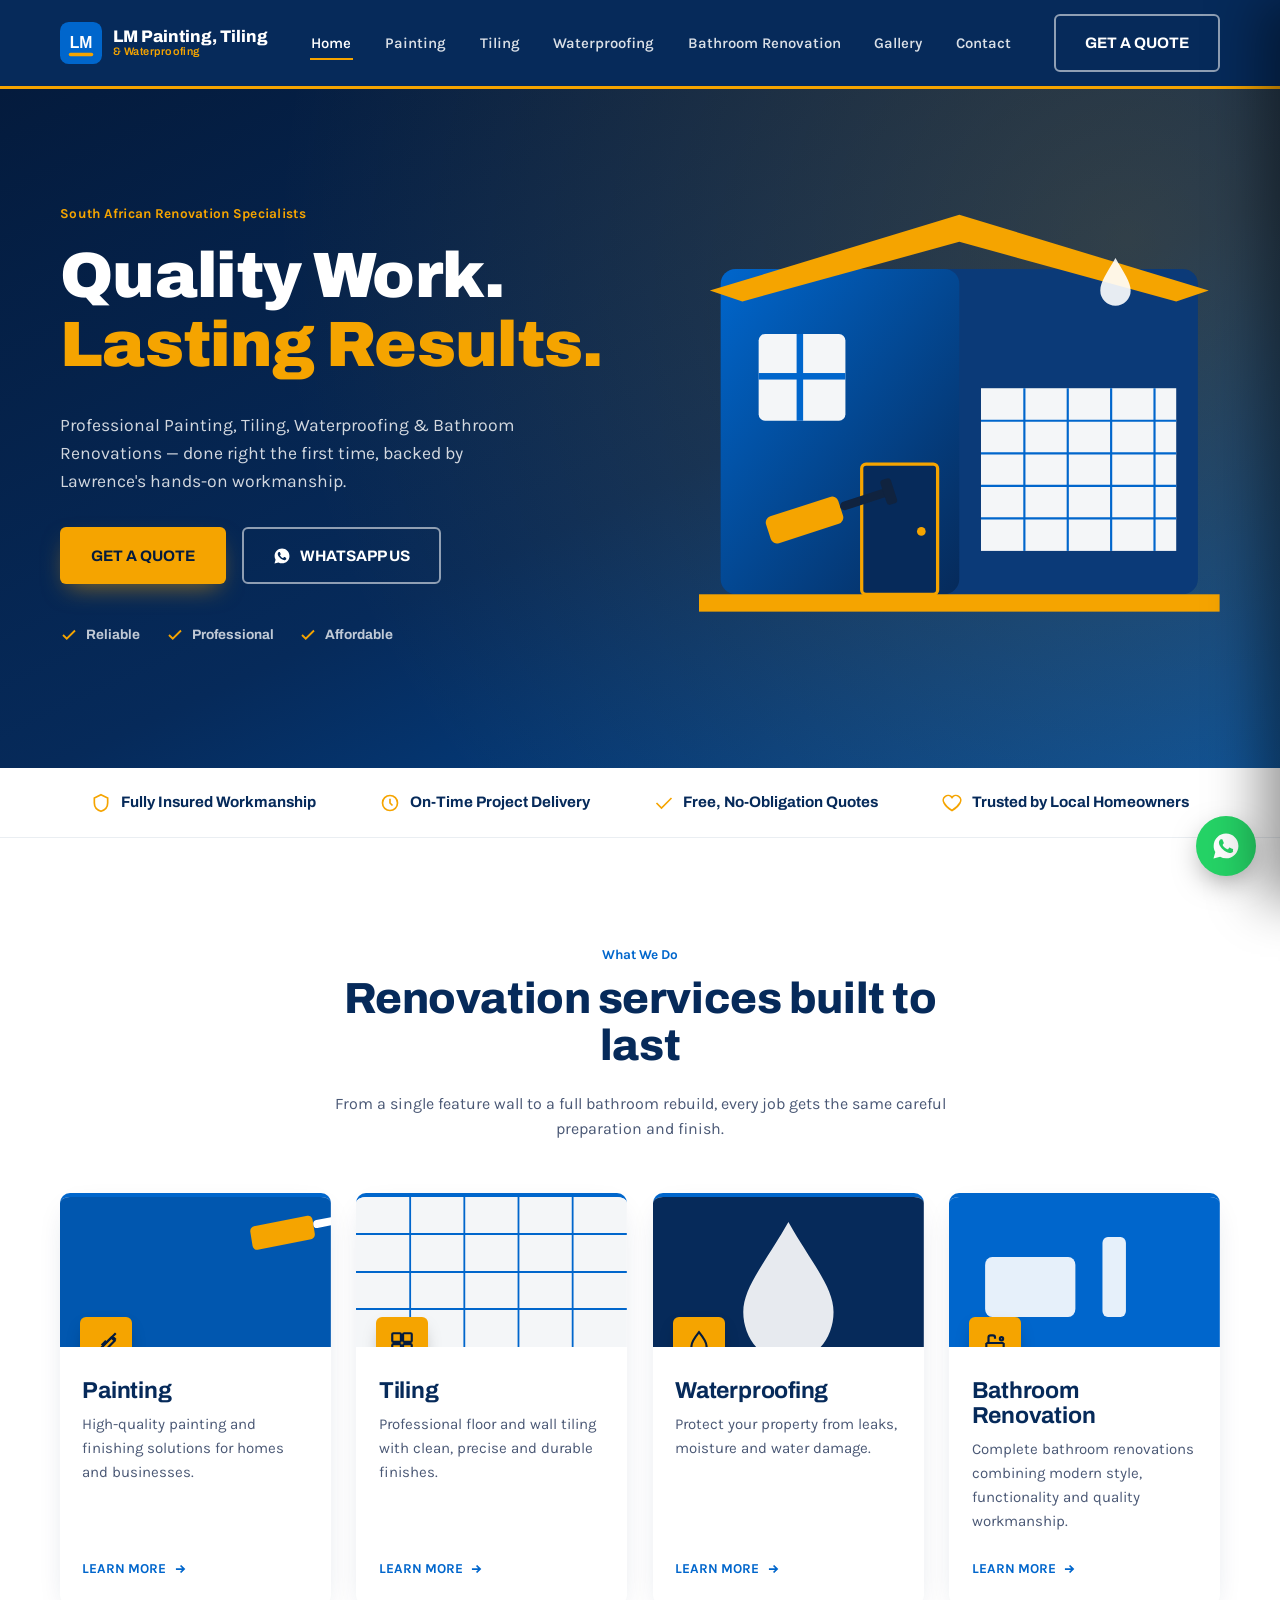
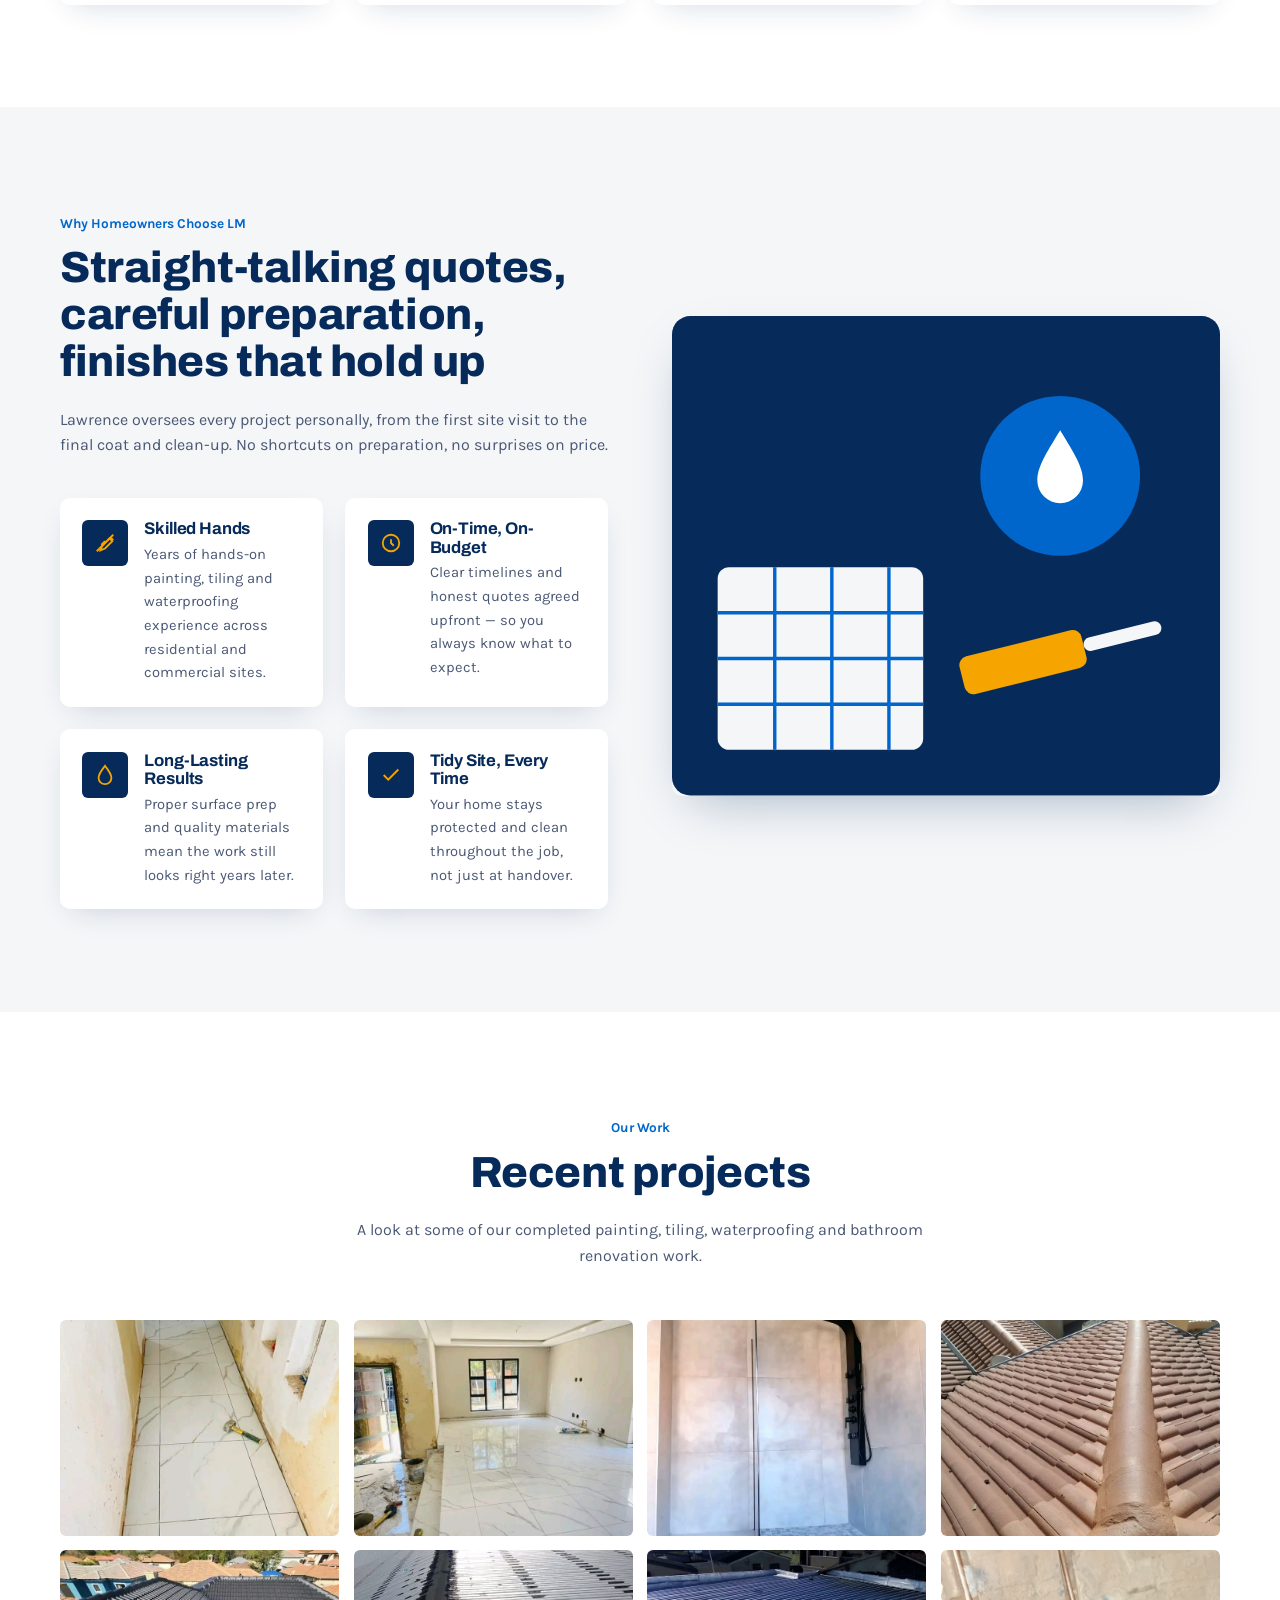
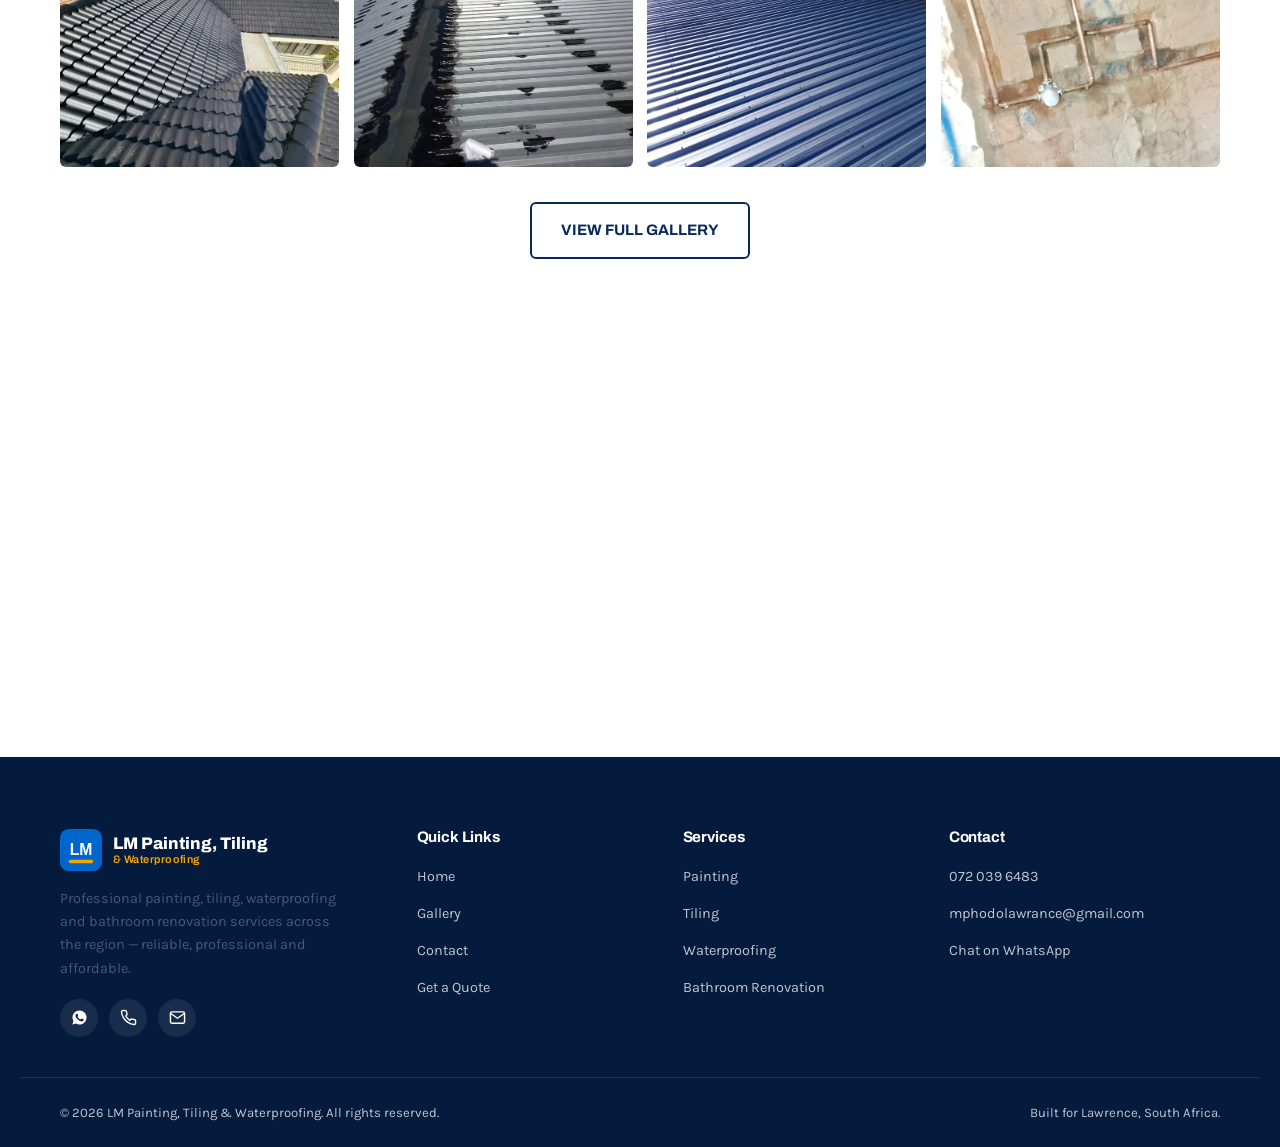
==== commit eabb36f8: "Update index.html with improved SEO metadata and add robots.txt and sitemap.xml for better indexing" ====
--- a/index.html
+++ b/index.html
@@ -1,14 +1,66 @@
 <!DOCTYPE html>
 <html lang="en">
 <head>
-<meta charset="UTF-8">
-<meta name="viewport" content="width=device-width, initial-scale=1.0">
-<title>LM Painting, Tiling & Waterproofing | Quality Work. Lasting Results.</title>
-<meta name="description" content="LM Painting, Tiling & Waterproofing — professional painting, tiling, waterproofing and bathroom renovation services. Reliable, professional and affordable.">
-<link rel="icon" href="data:image/svg+xml,<svg xmlns=%22http://www.w3.org/2000/svg%22 viewBox=%220 0 24 24%22><rect width=%2224%22 height=%2224%22 rx=%225%22 fill=%22%23062A5A%22/><text x=%2212%22 y=%2217%22 font-size=%2214%22 font-family=%22Arial%22 font-weight=%22bold%22 fill=%22%23F5A400%22 text-anchor=%22middle%22>LM</text></svg>">
-<link rel="stylesheet" href="styles/style.css">
-<link rel="stylesheet" href="styles/responsive.css">
+  <meta charset="UTF-8">
+  <meta name="viewport" content="width=device-width, initial-scale=1.0">
+
+  <title>Lawrence Mphondo | Painting, Tiling & Waterproofing Services</title>
+
+  <meta name="description" content="Lawrence Mphondo provides professional painting, tiling, waterproofing and bathroom renovation services in South Africa. Get a free, no-obligation quote today.">
+
+  <meta name="keywords" content="Lawrence Mphondo, LM Painting, painting services South Africa, house painting, tiling services, waterproofing, bathroom renovations, home renovations, professional painter South Africa">
+
+  <meta name="author" content="Lawrence Mphondo">
+
+  <meta name="google-site-verification" content="fTHx88Q089Db0-BBYbbXrU_-yT2N-DDlTqWf64-bNlw" />
+  <meta name="robots" content="index, follow, max-image-preview:large, max-snippet:-1, max-video-preview:-1">
+
+  <link rel="canonical" href="https://lm-website.vercel.app/">
+
+  <meta property="og:type" content="website">
+  <meta property="og:title" content="Lawrence Mphondo | Painting, Tiling & Waterproofing">
+  <meta property="og:description" content="Professional painting, tiling, waterproofing and bathroom renovation services by Lawrence Mphondo. Get a free quote today.">
+  <meta property="og:url" content="https://lm-website.vercel.app/">
+  <meta property="og:site_name" content="LM Painting, Tiling & Waterproofing">
+
+  <meta name="twitter:card" content="summary_large_image">
+  <meta name="twitter:title" content="Lawrence Mphondo | Painting, Tiling & Waterproofing">
+  <meta name="twitter:description" content="Professional painting, tiling, waterproofing and bathroom renovation services in South Africa.">
+
+  <link rel="icon" href="data:image/svg+xml,<svg xmlns=%22http://www.w3.org/2000/svg%22 viewBox=%220 0 24 24%22><rect width=%2224%22 height=%2224%22 rx=%225%22 fill=%22%23062A5A%22/><text x=%2212%22 y=%2217%22 font-size=%2214%22 font-family=%22Arial%22 font-weight=%22bold%22 fill=%22%23F5A400%22 text-anchor=%22middle%22>LM</text></svg>">
+
+  <link rel="stylesheet" href="styles/style.css">
+  <link rel="stylesheet" href="styles/responsive.css">
+
+<script type="application/ld+json">
+{
+  "@context": "https://schema.org",
+  "@type": "LocalBusiness",
+  "name": "LM Painting, Tiling & Waterproofing",
+  "alternateName": "LM Painting",
+  "description": "Professional painting, tiling, waterproofing and bathroom renovation services provided by Lawrence Mphondo.",
+  "url": "https://lm-website.vercel.app/",
+  "telephone": "+27720396483",
+  "email": "mphodolawrance@gmail.com",
+  "founder": {
+    "@type": "Person",
+    "name": "Lawrence Mphondo"
+  },
+  "areaServed": {
+    "@type": "Country",
+    "name": "South Africa"
+  },
+  "serviceType": [
+    "Painting",
+    "Tiling",
+    "Waterproofing",
+    "Bathroom Renovation"
+  ]
+}
+</script>
+
 </head>
+
 <body>
 
 <!-- ============ HEADER ============ -->
